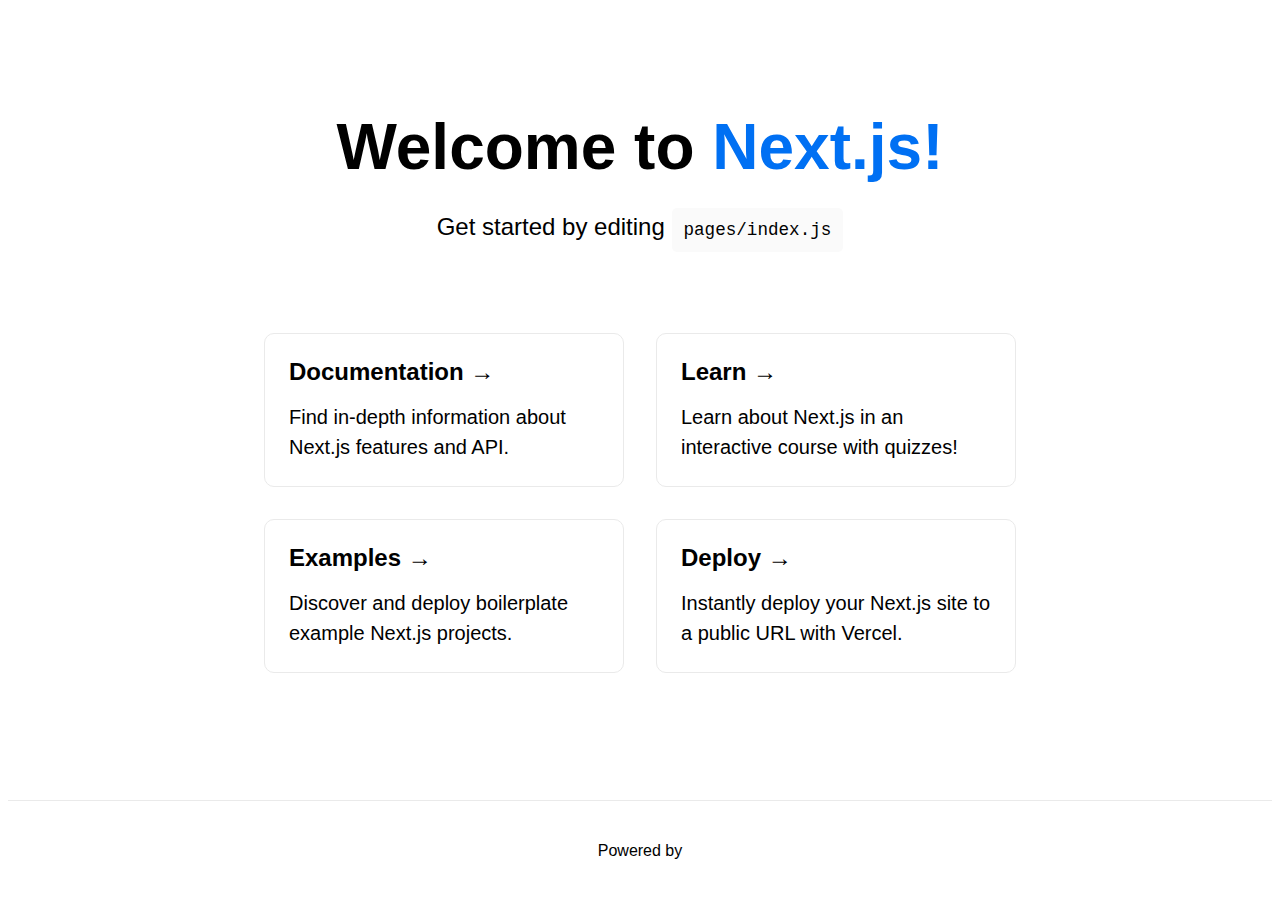
==== index.html @ 1542cc1f "Updates" ====
<!DOCTYPE html><html><head><meta name="viewport" content="width=device-width"/><meta charSet="utf-8"/><title>Create Next App</title><meta name="description" content="Generated by create next app"/><link rel="icon" href="/favicon.ico"/><meta name="next-head-count" content="5"/><link rel="preload" href="/_next/static/css/120f2e2270820d49a21f.css" as="style"/><link rel="stylesheet" href="/_next/static/css/120f2e2270820d49a21f.css" data-n-g=""/><link rel="preload" href="/_next/static/css/eb291d7de33c874d5a88.css" as="style"/><link rel="stylesheet" href="/_next/static/css/eb291d7de33c874d5a88.css" data-n-p=""/><noscript data-n-css=""></noscript><script defer="" nomodule="" src="/_next/static/chunks/polyfills-a54b4f32bdc1ef890ddd.js"></script><script src="/_next/static/chunks/webpack-61095c13c5984b221292.js" defer=""></script><script src="/_next/static/chunks/framework-64eb7138163e04c228e4.js" defer=""></script><script src="/_next/static/chunks/main-655ad0ce567efa01caa9.js" defer=""></script><script src="/_next/static/chunks/pages/_app-02523805f1f9350d0682.js" defer=""></script><script src="/_next/static/chunks/pages/index-8c81391f056d33c402a4.js" defer=""></script><script src="/_next/static/Qnj6aouelb1MBt2uFCyj_/_buildManifest.js" defer=""></script><script src="/_next/static/Qnj6aouelb1MBt2uFCyj_/_ssgManifest.js" defer=""></script></head><body><div id="__next"><div class="Home_container__1EcsU"><main class="Home_main__1x8gC"><h1 class="Home_title__3DjR7">Welcome to <a href="https://nextjs.org">Next.js!</a></h1><p class="Home_description__17Z4F">Get started by editing<!-- --> <code class="Home_code__axx2Y">pages/index.js</code></p><div class="Home_grid__2Ei2F"><a href="https://nextjs.org/docs" class="Home_card__2SdtB"><h2>Documentation →</h2><p>Find in-depth information about Next.js features and API.</p></a><a href="https://nextjs.org/learn" class="Home_card__2SdtB"><h2>Learn →</h2><p>Learn about Next.js in an interactive course with quizzes!</p></a><a href="https://github.com/vercel/next.js/tree/master/examples" class="Home_card__2SdtB"><h2>Examples →</h2><p>Discover and deploy boilerplate example Next.js projects.</p></a><a href="https://vercel.com/new?utm_source=create-next-app&amp;utm_medium=default-template&amp;utm_campaign=create-next-app" class="Home_card__2SdtB"><h2>Deploy →</h2><p>Instantly deploy your Next.js site to a public URL with Vercel.</p></a></div></main><footer class="Home_footer__1WdhD"><a href="https://vercel.com?utm_source=create-next-app&amp;utm_medium=default-template&amp;utm_campaign=create-next-app" target="_blank" rel="noopener noreferrer">Powered by<!-- --> </a></footer></div></div><script id="__NEXT_DATA__" type="application/json">{"props":{"pageProps":{}},"page":"/","query":{},"buildId":"Qnj6aouelb1MBt2uFCyj_","nextExport":true,"autoExport":true,"isFallback":false,"scriptLoader":[]}</script></body></html>
---- _next/static/css/120f2e2270820d49a21f.css ----
body,html{padding:0;margin:0;font-family:-apple-system,BlinkMacSystemFont,Segoe UI,Roboto,Oxygen,Ubuntu,Cantarell,Fira Sans,Droid Sans,Helvetica Neue,sans-serif}a{color:inherit;text-decoration:none}*{-webkit-box-sizing:border-box;-moz-box-sizing:border-box;box-sizing:border-box}
---- _next/static/css/120f2e2270820d49a21f.css ----
body,html{padding:0;margin:0;font-family:-apple-system,BlinkMacSystemFont,Segoe UI,Roboto,Oxygen,Ubuntu,Cantarell,Fira Sans,Droid Sans,Helvetica Neue,sans-serif}a{color:inherit;text-decoration:none}*{-webkit-box-sizing:border-box;-moz-box-sizing:border-box;box-sizing:border-box}
---- _next/static/css/eb291d7de33c874d5a88.css ----
.Home_container__1EcsU{min-height:100vh;padding:0 .5rem;flex-direction:column;height:100vh}.Home_container__1EcsU,.Home_main__1x8gC{display:-moz-box;display:flex;-moz-box-orient:vertical;-moz-box-direction:normal;-moz-box-pack:center;justify-content:center;-moz-box-align:center;align-items:center}.Home_main__1x8gC{padding:5rem 0;-moz-box-flex:1;flex:1 1;flex-direction:column}.Home_footer__1WdhD{width:100%;height:100px;border-top:1px solid #eaeaea}.Home_footer__1WdhD,.Home_footer__1WdhD a{display:-moz-box;display:flex;-moz-box-pack:center;justify-content:center;-moz-box-align:center;align-items:center}.Home_footer__1WdhD a{-moz-box-flex:1;flex-grow:1}.Home_title__3DjR7 a{color:#0070f3;text-decoration:none}.Home_title__3DjR7 a:active,.Home_title__3DjR7 a:focus,.Home_title__3DjR7 a:hover{text-decoration:underline}.Home_title__3DjR7{margin:0;line-height:1.15;font-size:4rem}.Home_description__17Z4F,.Home_title__3DjR7{text-align:center}.Home_description__17Z4F{line-height:1.5;font-size:1.5rem}.Home_code__axx2Y{background:#fafafa;border-radius:5px;padding:.75rem;font-size:1.1rem;font-family:Menlo,Monaco,Lucida Console,Liberation Mono,DejaVu Sans Mono,Bitstream Vera Sans Mono,Courier New,monospace}.Home_grid__2Ei2F{display:-moz-box;display:flex;-moz-box-align:center;align-items:center;-moz-box-pack:center;justify-content:center;flex-wrap:wrap;max-width:800px;margin-top:3rem}.Home_card__2SdtB{margin:1rem;padding:1.5rem;text-align:left;color:inherit;text-decoration:none;border:1px solid #eaeaea;border-radius:10px;-webkit-transition:color .15s ease,border-color .15s ease;-moz-transition:color .15s ease,border-color .15s ease;transition:color .15s ease,border-color .15s ease;width:45%}.Home_card__2SdtB:active,.Home_card__2SdtB:focus,.Home_card__2SdtB:hover{color:#0070f3;border-color:#0070f3}.Home_card__2SdtB h2{margin:0 0 1rem;font-size:1.5rem}.Home_card__2SdtB p{margin:0;font-size:1.25rem;line-height:1.5}.Home_logo__1YbrH{height:1em;margin-left:.5rem}@media (max-width:600px){.Home_grid__2Ei2F{width:100%;-moz-box-orient:vertical;-moz-box-direction:normal;flex-direction:column}}
---- _next/static/css/eb291d7de33c874d5a88.css ----
.Home_container__1EcsU{min-height:100vh;padding:0 .5rem;flex-direction:column;height:100vh}.Home_container__1EcsU,.Home_main__1x8gC{display:-moz-box;display:flex;-moz-box-orient:vertical;-moz-box-direction:normal;-moz-box-pack:center;justify-content:center;-moz-box-align:center;align-items:center}.Home_main__1x8gC{padding:5rem 0;-moz-box-flex:1;flex:1 1;flex-direction:column}.Home_footer__1WdhD{width:100%;height:100px;border-top:1px solid #eaeaea}.Home_footer__1WdhD,.Home_footer__1WdhD a{display:-moz-box;display:flex;-moz-box-pack:center;justify-content:center;-moz-box-align:center;align-items:center}.Home_footer__1WdhD a{-moz-box-flex:1;flex-grow:1}.Home_title__3DjR7 a{color:#0070f3;text-decoration:none}.Home_title__3DjR7 a:active,.Home_title__3DjR7 a:focus,.Home_title__3DjR7 a:hover{text-decoration:underline}.Home_title__3DjR7{margin:0;line-height:1.15;font-size:4rem}.Home_description__17Z4F,.Home_title__3DjR7{text-align:center}.Home_description__17Z4F{line-height:1.5;font-size:1.5rem}.Home_code__axx2Y{background:#fafafa;border-radius:5px;padding:.75rem;font-size:1.1rem;font-family:Menlo,Monaco,Lucida Console,Liberation Mono,DejaVu Sans Mono,Bitstream Vera Sans Mono,Courier New,monospace}.Home_grid__2Ei2F{display:-moz-box;display:flex;-moz-box-align:center;align-items:center;-moz-box-pack:center;justify-content:center;flex-wrap:wrap;max-width:800px;margin-top:3rem}.Home_card__2SdtB{margin:1rem;padding:1.5rem;text-align:left;color:inherit;text-decoration:none;border:1px solid #eaeaea;border-radius:10px;-webkit-transition:color .15s ease,border-color .15s ease;-moz-transition:color .15s ease,border-color .15s ease;transition:color .15s ease,border-color .15s ease;width:45%}.Home_card__2SdtB:active,.Home_card__2SdtB:focus,.Home_card__2SdtB:hover{color:#0070f3;border-color:#0070f3}.Home_card__2SdtB h2{margin:0 0 1rem;font-size:1.5rem}.Home_card__2SdtB p{margin:0;font-size:1.25rem;line-height:1.5}.Home_logo__1YbrH{height:1em;margin-left:.5rem}@media (max-width:600px){.Home_grid__2Ei2F{width:100%;-moz-box-orient:vertical;-moz-box-direction:normal;flex-direction:column}}
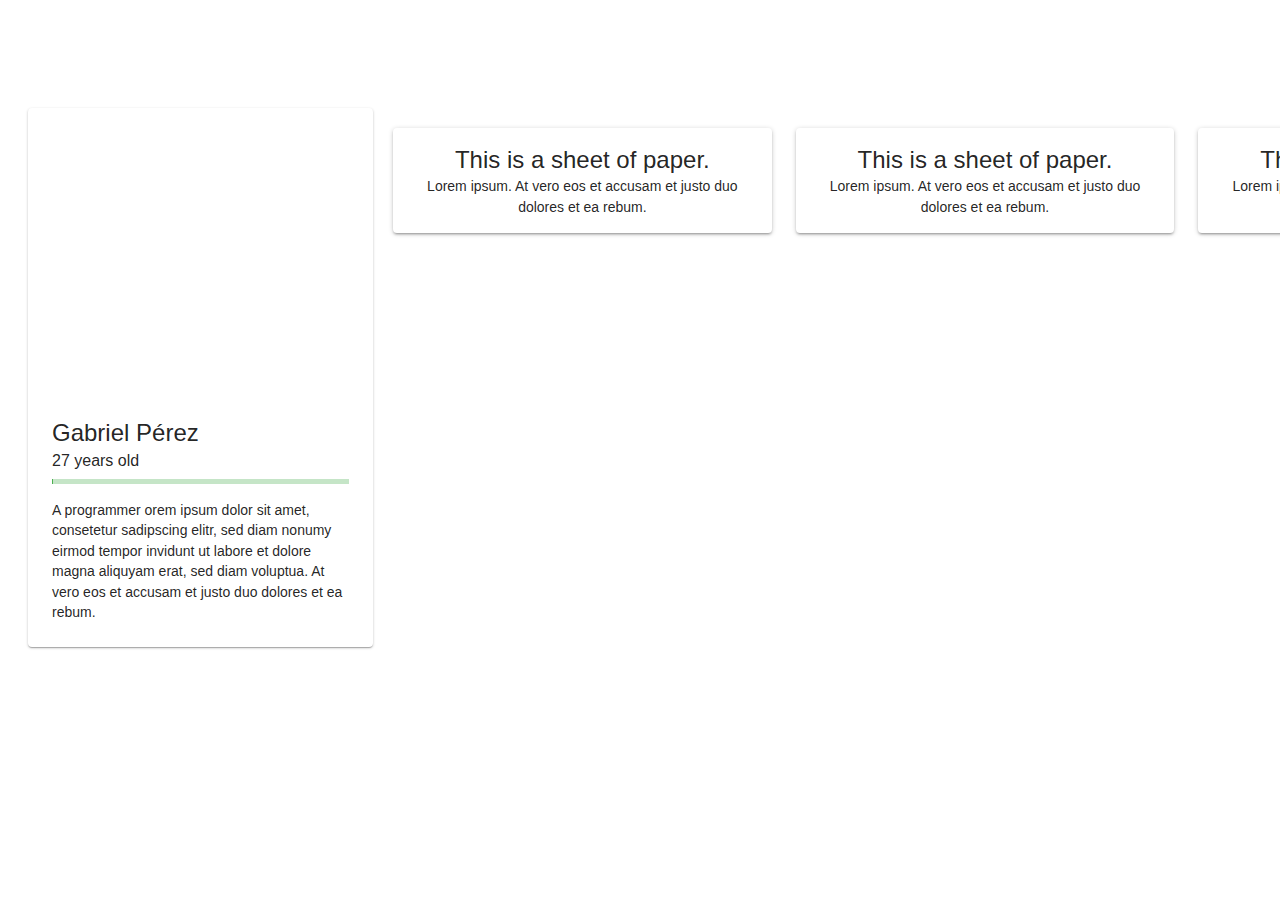
==== commit c1f42f5d: "Updates" ====
--- a/index.html
+++ b/index.html
@@ -1 +1 @@
-<!DOCTYPE html><html><head><meta name="viewport" content="width=device-width"/><meta charSet="utf-8"/><title>Create Next App</title><meta name="description" content="Generated by create next app"/><link rel="icon" href="/favicon.ico"/><meta name="next-head-count" content="5"/><link rel="preload" href="/_next/static/css/120f2e2270820d49a21f.css" as="style"/><link rel="stylesheet" href="/_next/static/css/120f2e2270820d49a21f.css" data-n-g=""/><link rel="preload" href="/_next/static/css/eb291d7de33c874d5a88.css" as="style"/><link rel="stylesheet" href="/_next/static/css/eb291d7de33c874d5a88.css" data-n-p=""/><noscript data-n-css=""></noscript><script defer="" nomodule="" src="/_next/static/chunks/polyfills-a54b4f32bdc1ef890ddd.js"></script><script src="/_next/static/chunks/webpack-61095c13c5984b221292.js" defer=""></script><script src="/_next/static/chunks/framework-64eb7138163e04c228e4.js" defer=""></script><script src="/_next/static/chunks/main-655ad0ce567efa01caa9.js" defer=""></script><script src="/_next/static/chunks/pages/_app-02523805f1f9350d0682.js" defer=""></script><script src="/_next/static/chunks/pages/index-8c81391f056d33c402a4.js" defer=""></script><script src="/_next/static/Qnj6aouelb1MBt2uFCyj_/_buildManifest.js" defer=""></script><script src="/_next/static/Qnj6aouelb1MBt2uFCyj_/_ssgManifest.js" defer=""></script></head><body><div id="__next"><div class="Home_container__1EcsU"><main class="Home_main__1x8gC"><h1 class="Home_title__3DjR7">Welcome to <a href="https://nextjs.org">Next.js!</a></h1><p class="Home_description__17Z4F">Get started by editing<!-- --> <code class="Home_code__axx2Y">pages/index.js</code></p><div class="Home_grid__2Ei2F"><a href="https://nextjs.org/docs" class="Home_card__2SdtB"><h2>Documentation →</h2><p>Find in-depth information about Next.js features and API.</p></a><a href="https://nextjs.org/learn" class="Home_card__2SdtB"><h2>Learn →</h2><p>Learn about Next.js in an interactive course with quizzes!</p></a><a href="https://github.com/vercel/next.js/tree/master/examples" class="Home_card__2SdtB"><h2>Examples →</h2><p>Discover and deploy boilerplate example Next.js projects.</p></a><a href="https://vercel.com/new?utm_source=create-next-app&amp;utm_medium=default-template&amp;utm_campaign=create-next-app" class="Home_card__2SdtB"><h2>Deploy →</h2><p>Instantly deploy your Next.js site to a public URL with Vercel.</p></a></div></main><footer class="Home_footer__1WdhD"><a href="https://vercel.com?utm_source=create-next-app&amp;utm_medium=default-template&amp;utm_campaign=create-next-app" target="_blank" rel="noopener noreferrer">Powered by<!-- --> </a></footer></div></div><script id="__NEXT_DATA__" type="application/json">{"props":{"pageProps":{}},"page":"/","query":{},"buildId":"Qnj6aouelb1MBt2uFCyj_","nextExport":true,"autoExport":true,"isFallback":false,"scriptLoader":[]}</script></body></html>+<!DOCTYPE html><html><head><meta name="viewport" content="width=device-width"/><meta charSet="utf-8"/><title>Portfolio</title><meta name="description" content="Garox&#x27;s portfolio"/><link rel="icon" href="/favicon.ico"/><meta name="next-head-count" content="5"/><link rel="preload" href="/_next/static/css/120f2e2270820d49a21f.css" as="style"/><link rel="stylesheet" href="/_next/static/css/120f2e2270820d49a21f.css" data-n-g=""/><link rel="preload" href="/_next/static/css/eb291d7de33c874d5a88.css" as="style"/><link rel="stylesheet" href="/_next/static/css/eb291d7de33c874d5a88.css" data-n-p=""/><noscript data-n-css=""></noscript><script defer="" nomodule="" src="/_next/static/chunks/polyfills-a54b4f32bdc1ef890ddd.js"></script><script src="/_next/static/chunks/webpack-e6c1964abab17dafbea0.js" defer=""></script><script src="/_next/static/chunks/framework-0441fae7fd130f37dee1.js" defer=""></script><script src="/_next/static/chunks/main-655ad0ce567efa01caa9.js" defer=""></script><script src="/_next/static/chunks/pages/_app-02523805f1f9350d0682.js" defer=""></script><script src="/_next/static/chunks/400-95537912de5d3f555cc3.js" defer=""></script><script src="/_next/static/chunks/pages/index-f272e50d6334ca9eaf4d.js" defer=""></script><script src="/_next/static/DgeiKUC1D1551lCfwJOPM/_buildManifest.js" defer=""></script><script src="/_next/static/DgeiKUC1D1551lCfwJOPM/_ssgManifest.js" defer=""></script></head><body><div id="__next"><div class="Home_container__1EcsU"><div class="jss5 jss8 jss13 jss22" style="padding:20px"><div class="jss6 jss45"><div class="jss103 jss106 jss104 jss102 jss3"><div class="jss130 jss4" style="background-image:url(&quot;https://avatars1.githubusercontent.com/u/6902134&quot;)" title="Contemplative Reptile"></div><div class="jss132"><h2 class="jss133 jss138">Gabriel Pérez</h2><h5 class="jss133 jss140 jss150">23<!-- --> years old</h5><div class="jss158 jss159" role="progressbar" aria-valuenow="0" style="margin-bottom:1em"><div class="jss166 jss167 jss170" style="transform:scaleX(0.0045442609310697435)"></div></div><p class="jss133 jss142">A programmer orem ipsum dolor sit amet, consetetur sadipscing elitr, sed diam nonumy eirmod tempor invidunt ut labore et dolore magna aliquyam erat, sed diam voluptua. At vero eos et accusam et justo duo dolores et ea rebum.</p></div></div></div><div class="jss6 jss45" style="padding:20px"><div class="jss5 jss29 jss22"><div class="jss6 jss51"><div class="jss103 jss107 jss104 jss2"><h3 class="jss133 jss138">This is a sheet of paper.</h3><p class="jss133 jss142">Lorem ipsum. At vero eos et accusam et justo duo dolores et ea rebum.</p></div></div><div class="jss6 jss51"><div class="jss103 jss107 jss104 jss2"><h3 class="jss133 jss138">This is a sheet of paper.</h3><p class="jss133 jss142">Lorem ipsum. At vero eos et accusam et justo duo dolores et ea rebum.</p></div></div><div class="jss6 jss51"><div class="jss103 jss107 jss104 jss2"><h3 class="jss133 jss138">This is a sheet of paper.</h3><p class="jss133 jss142">Lorem ipsum. At vero eos et accusam et justo duo dolores et ea rebum.</p></div></div></div></div></div></div></div><script id="__NEXT_DATA__" type="application/json">{"props":{"pageProps":{}},"page":"/","query":{},"buildId":"DgeiKUC1D1551lCfwJOPM","nextExport":true,"autoExport":true,"isFallback":false,"scriptLoader":[]}</script></body></html>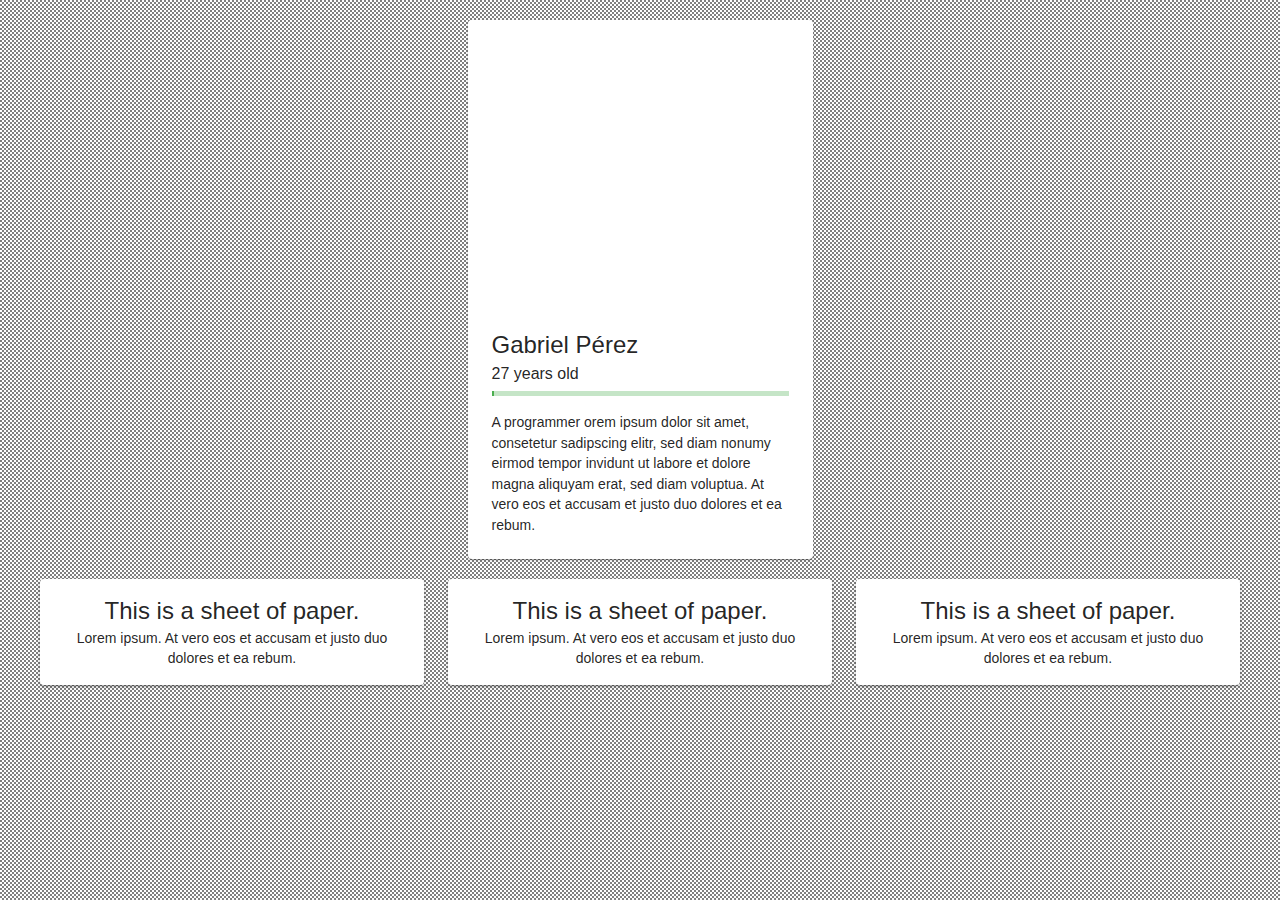
==== commit ef0f4f10: "Updates" ====
--- a/index.html
+++ b/index.html
@@ -1 +1 @@
-<!DOCTYPE html><html><head><meta name="viewport" content="width=device-width"/><meta charSet="utf-8"/><title>Portfolio</title><meta name="description" content="Garox&#x27;s portfolio"/><link rel="icon" href="/favicon.ico"/><meta name="next-head-count" content="5"/><link rel="preload" href="/_next/static/css/120f2e2270820d49a21f.css" as="style"/><link rel="stylesheet" href="/_next/static/css/120f2e2270820d49a21f.css" data-n-g=""/><link rel="preload" href="/_next/static/css/eb291d7de33c874d5a88.css" as="style"/><link rel="stylesheet" href="/_next/static/css/eb291d7de33c874d5a88.css" data-n-p=""/><noscript data-n-css=""></noscript><script defer="" nomodule="" src="/_next/static/chunks/polyfills-a54b4f32bdc1ef890ddd.js"></script><script src="/_next/static/chunks/webpack-e6c1964abab17dafbea0.js" defer=""></script><script src="/_next/static/chunks/framework-0441fae7fd130f37dee1.js" defer=""></script><script src="/_next/static/chunks/main-655ad0ce567efa01caa9.js" defer=""></script><script src="/_next/static/chunks/pages/_app-02523805f1f9350d0682.js" defer=""></script><script src="/_next/static/chunks/400-95537912de5d3f555cc3.js" defer=""></script><script src="/_next/static/chunks/pages/index-f272e50d6334ca9eaf4d.js" defer=""></script><script src="/_next/static/DgeiKUC1D1551lCfwJOPM/_buildManifest.js" defer=""></script><script src="/_next/static/DgeiKUC1D1551lCfwJOPM/_ssgManifest.js" defer=""></script></head><body><div id="__next"><div class="Home_container__1EcsU"><div class="jss5 jss8 jss13 jss22" style="padding:20px"><div class="jss6 jss45"><div class="jss103 jss106 jss104 jss102 jss3"><div class="jss130 jss4" style="background-image:url(&quot;https://avatars1.githubusercontent.com/u/6902134&quot;)" title="Contemplative Reptile"></div><div class="jss132"><h2 class="jss133 jss138">Gabriel Pérez</h2><h5 class="jss133 jss140 jss150">23<!-- --> years old</h5><div class="jss158 jss159" role="progressbar" aria-valuenow="0" style="margin-bottom:1em"><div class="jss166 jss167 jss170" style="transform:scaleX(0.0045442609310697435)"></div></div><p class="jss133 jss142">A programmer orem ipsum dolor sit amet, consetetur sadipscing elitr, sed diam nonumy eirmod tempor invidunt ut labore et dolore magna aliquyam erat, sed diam voluptua. At vero eos et accusam et justo duo dolores et ea rebum.</p></div></div></div><div class="jss6 jss45" style="padding:20px"><div class="jss5 jss29 jss22"><div class="jss6 jss51"><div class="jss103 jss107 jss104 jss2"><h3 class="jss133 jss138">This is a sheet of paper.</h3><p class="jss133 jss142">Lorem ipsum. At vero eos et accusam et justo duo dolores et ea rebum.</p></div></div><div class="jss6 jss51"><div class="jss103 jss107 jss104 jss2"><h3 class="jss133 jss138">This is a sheet of paper.</h3><p class="jss133 jss142">Lorem ipsum. At vero eos et accusam et justo duo dolores et ea rebum.</p></div></div><div class="jss6 jss51"><div class="jss103 jss107 jss104 jss2"><h3 class="jss133 jss138">This is a sheet of paper.</h3><p class="jss133 jss142">Lorem ipsum. At vero eos et accusam et justo duo dolores et ea rebum.</p></div></div></div></div></div></div></div><script id="__NEXT_DATA__" type="application/json">{"props":{"pageProps":{}},"page":"/","query":{},"buildId":"DgeiKUC1D1551lCfwJOPM","nextExport":true,"autoExport":true,"isFallback":false,"scriptLoader":[]}</script></body></html>+<!DOCTYPE html><html><head><meta name="viewport" content="width=device-width"/><meta charSet="utf-8"/><title>Portfolio</title><meta name="description" content="Garox&#x27;s portfolio"/><link rel="icon" href="/favicon.ico"/><meta name="next-head-count" content="5"/><link rel="preload" href="/_next/static/css/a197ce2a018c6a42f824.css" as="style"/><link rel="stylesheet" href="/_next/static/css/a197ce2a018c6a42f824.css" data-n-g=""/><noscript data-n-css=""></noscript><script defer="" nomodule="" src="/_next/static/chunks/polyfills-a54b4f32bdc1ef890ddd.js"></script><script src="/_next/static/chunks/webpack-e6c1964abab17dafbea0.js" defer=""></script><script src="/_next/static/chunks/framework-2191d16384373197bc0a.js" defer=""></script><script src="/_next/static/chunks/main-655ad0ce567efa01caa9.js" defer=""></script><script src="/_next/static/chunks/pages/_app-02523805f1f9350d0682.js" defer=""></script><script src="/_next/static/chunks/408-9a2d35f845ee54e5aa8c.js" defer=""></script><script src="/_next/static/chunks/pages/index-1020bedd55af284e06bd.js" defer=""></script><script src="/_next/static/Cb_TciP1fsNBcRAsBPo1t/_buildManifest.js" defer=""></script><script src="/_next/static/Cb_TciP1fsNBcRAsBPo1t/_ssgManifest.js" defer=""></script></head><body><div id="__next"><div class="sc-bdnxRM jvCTkj"><div class="jss5 jss8 jss13 jss22" style="padding:20px"><div class="jss6 jss45"><div class="jss103 jss106 jss104 jss102 jss3"><div class="jss130 jss4" style="background-image:url(&quot;https://avatars1.githubusercontent.com/u/6902134&quot;)" title="Contemplative Reptile"></div><div class="jss132"><h2 class="jss133 jss138">Gabriel Pérez</h2><h5 class="jss133 jss140 jss150">23<!-- --> years old</h5><div class="jss158 jss159" role="progressbar" aria-valuenow="1" style="margin-bottom:1em"><div class="jss166 jss167 jss170" style="transform:scaleX(0.0055489075038615)"></div></div><p class="jss133 jss142">A programmer orem ipsum dolor sit amet, consetetur sadipscing elitr, sed diam nonumy eirmod tempor invidunt ut labore et dolore magna aliquyam erat, sed diam voluptua. At vero eos et accusam et justo duo dolores et ea rebum.</p></div></div></div><div class="jss6 jss45" style="padding:20px"><div class="jss5 jss29 jss22"><div class="jss6 jss51"><div class="jss103 jss107 jss104 jss2"><h3 class="jss133 jss138">This is a sheet of paper.</h3><p class="jss133 jss142">Lorem ipsum. At vero eos et accusam et justo duo dolores et ea rebum.</p></div></div><div class="jss6 jss51"><div class="jss103 jss107 jss104 jss2"><h3 class="jss133 jss138">This is a sheet of paper.</h3><p class="jss133 jss142">Lorem ipsum. At vero eos et accusam et justo duo dolores et ea rebum.</p></div></div><div class="jss6 jss51"><div class="jss103 jss107 jss104 jss2"><h3 class="jss133 jss138">This is a sheet of paper.</h3><p class="jss133 jss142">Lorem ipsum. At vero eos et accusam et justo duo dolores et ea rebum.</p></div></div></div></div></div></div></div><script id="__NEXT_DATA__" type="application/json">{"props":{"pageProps":{}},"page":"/","query":{},"buildId":"Cb_TciP1fsNBcRAsBPo1t","nextExport":true,"autoExport":true,"isFallback":false,"scriptLoader":[]}</script></body></html>--- a/_next/static/css/a197ce2a018c6a42f824.css
+++ b/_next/static/css/a197ce2a018c6a42f824.css
@@ -0,0 +1 @@
+body,html{padding:0;margin:0;font-family:-apple-system,BlinkMacSystemFont,Segoe UI,Roboto,Oxygen,Ubuntu,Cantarell,Fira Sans,Droid Sans,Helvetica Neue,sans-serif;background:repeating-conic-gradient(grey 0 25%,transparent 0 50%) 50% /4px 4px}a{color:inherit;text-decoration:none}*{-webkit-box-sizing:border-box;-moz-box-sizing:border-box;box-sizing:border-box}--- a/_next/static/css/a197ce2a018c6a42f824.css
+++ b/_next/static/css/a197ce2a018c6a42f824.css
@@ -0,0 +1 @@
+body,html{padding:0;margin:0;font-family:-apple-system,BlinkMacSystemFont,Segoe UI,Roboto,Oxygen,Ubuntu,Cantarell,Fira Sans,Droid Sans,Helvetica Neue,sans-serif;background:repeating-conic-gradient(grey 0 25%,transparent 0 50%) 50% /4px 4px}a{color:inherit;text-decoration:none}*{-webkit-box-sizing:border-box;-moz-box-sizing:border-box;box-sizing:border-box}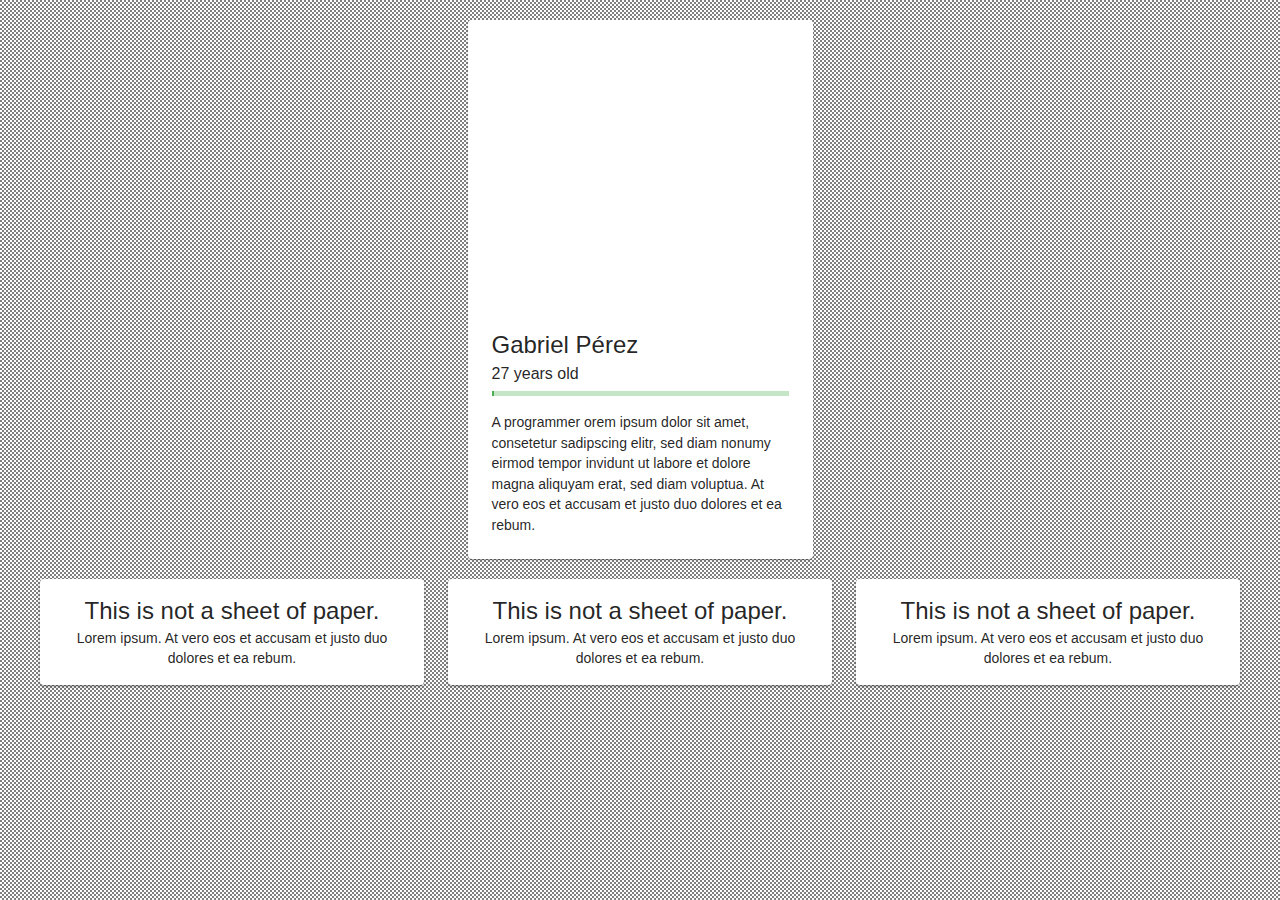
==== commit 1c745242: "Updates" ====
--- a/index.html
+++ b/index.html
@@ -1 +1 @@
-<!DOCTYPE html><html><head><meta name="viewport" content="width=device-width"/><meta charSet="utf-8"/><title>Portfolio</title><meta name="description" content="Garox&#x27;s portfolio"/><link rel="icon" href="/favicon.ico"/><meta name="next-head-count" content="5"/><link rel="preload" href="/_next/static/css/a197ce2a018c6a42f824.css" as="style"/><link rel="stylesheet" href="/_next/static/css/a197ce2a018c6a42f824.css" data-n-g=""/><noscript data-n-css=""></noscript><script defer="" nomodule="" src="/_next/static/chunks/polyfills-a54b4f32bdc1ef890ddd.js"></script><script src="/_next/static/chunks/webpack-e6c1964abab17dafbea0.js" defer=""></script><script src="/_next/static/chunks/framework-2191d16384373197bc0a.js" defer=""></script><script src="/_next/static/chunks/main-655ad0ce567efa01caa9.js" defer=""></script><script src="/_next/static/chunks/pages/_app-02523805f1f9350d0682.js" defer=""></script><script src="/_next/static/chunks/408-9a2d35f845ee54e5aa8c.js" defer=""></script><script src="/_next/static/chunks/pages/index-1020bedd55af284e06bd.js" defer=""></script><script src="/_next/static/Cb_TciP1fsNBcRAsBPo1t/_buildManifest.js" defer=""></script><script src="/_next/static/Cb_TciP1fsNBcRAsBPo1t/_ssgManifest.js" defer=""></script></head><body><div id="__next"><div class="sc-bdnxRM jvCTkj"><div class="jss5 jss8 jss13 jss22" style="padding:20px"><div class="jss6 jss45"><div class="jss103 jss106 jss104 jss102 jss3"><div class="jss130 jss4" style="background-image:url(&quot;https://avatars1.githubusercontent.com/u/6902134&quot;)" title="Contemplative Reptile"></div><div class="jss132"><h2 class="jss133 jss138">Gabriel Pérez</h2><h5 class="jss133 jss140 jss150">23<!-- --> years old</h5><div class="jss158 jss159" role="progressbar" aria-valuenow="1" style="margin-bottom:1em"><div class="jss166 jss167 jss170" style="transform:scaleX(0.0055489075038615)"></div></div><p class="jss133 jss142">A programmer orem ipsum dolor sit amet, consetetur sadipscing elitr, sed diam nonumy eirmod tempor invidunt ut labore et dolore magna aliquyam erat, sed diam voluptua. At vero eos et accusam et justo duo dolores et ea rebum.</p></div></div></div><div class="jss6 jss45" style="padding:20px"><div class="jss5 jss29 jss22"><div class="jss6 jss51"><div class="jss103 jss107 jss104 jss2"><h3 class="jss133 jss138">This is a sheet of paper.</h3><p class="jss133 jss142">Lorem ipsum. At vero eos et accusam et justo duo dolores et ea rebum.</p></div></div><div class="jss6 jss51"><div class="jss103 jss107 jss104 jss2"><h3 class="jss133 jss138">This is a sheet of paper.</h3><p class="jss133 jss142">Lorem ipsum. At vero eos et accusam et justo duo dolores et ea rebum.</p></div></div><div class="jss6 jss51"><div class="jss103 jss107 jss104 jss2"><h3 class="jss133 jss138">This is a sheet of paper.</h3><p class="jss133 jss142">Lorem ipsum. At vero eos et accusam et justo duo dolores et ea rebum.</p></div></div></div></div></div></div></div><script id="__NEXT_DATA__" type="application/json">{"props":{"pageProps":{}},"page":"/","query":{},"buildId":"Cb_TciP1fsNBcRAsBPo1t","nextExport":true,"autoExport":true,"isFallback":false,"scriptLoader":[]}</script></body></html>+<!DOCTYPE html><html><head><meta name="viewport" content="width=device-width"/><meta charSet="utf-8"/><title>Portfolio</title><meta name="description" content="Garox&#x27;s portfolio"/><link rel="icon" href="/favicon.ico"/><meta name="next-head-count" content="5"/><link rel="preload" href="/_next/static/css/a197ce2a018c6a42f824.css" as="style"/><link rel="stylesheet" href="/_next/static/css/a197ce2a018c6a42f824.css" data-n-g=""/><noscript data-n-css=""></noscript><script defer="" nomodule="" src="/_next/static/chunks/polyfills-a54b4f32bdc1ef890ddd.js"></script><script src="/_next/static/chunks/webpack-e6c1964abab17dafbea0.js" defer=""></script><script src="/_next/static/chunks/framework-2191d16384373197bc0a.js" defer=""></script><script src="/_next/static/chunks/main-655ad0ce567efa01caa9.js" defer=""></script><script src="/_next/static/chunks/pages/_app-02523805f1f9350d0682.js" defer=""></script><script src="/_next/static/chunks/408-9a2d35f845ee54e5aa8c.js" defer=""></script><script src="/_next/static/chunks/pages/index-5b210a5ebafe8b03bae9.js" defer=""></script><script src="/_next/static/749Re0TjLsDbNl0gLuvpx/_buildManifest.js" defer=""></script><script src="/_next/static/749Re0TjLsDbNl0gLuvpx/_ssgManifest.js" defer=""></script></head><body><div id="__next"><div class="sc-bdnxRM jvCTkj"><div class="jss5 jss8 jss13 jss22" style="padding:20px"><div class="jss6 jss45"><div class="jss103 jss106 jss104 jss102 jss3"><div class="jss130 jss4" style="background-image:url(&quot;https://avatars1.githubusercontent.com/u/6902134&quot;)" title="Contemplative Reptile"></div><div class="jss132"><h2 class="jss133 jss138">Gabriel Pérez</h2><h5 class="jss133 jss140 jss150">23<!-- --> years old</h5><div class="jss158 jss159" role="progressbar" aria-valuenow="1" style="margin-bottom:1em"><div class="jss166 jss167 jss170" style="transform:scaleX(0.007506046746399875)"></div></div><p class="jss133 jss142">A programmer orem ipsum dolor sit amet, consetetur sadipscing elitr, sed diam nonumy eirmod tempor invidunt ut labore et dolore magna aliquyam erat, sed diam voluptua. At vero eos et accusam et justo duo dolores et ea rebum.</p></div></div></div><div class="jss6 jss45" style="padding:20px"><div class="jss5 jss29 jss22"><div class="jss6 jss51"><div class="jss103 jss107 jss104 jss2"><h3 class="jss133 jss138">This is not a sheet of paper.</h3><p class="jss133 jss142">Lorem ipsum. At vero eos et accusam et justo duo dolores et ea rebum.</p></div></div><div class="jss6 jss51"><div class="jss103 jss107 jss104 jss2"><h3 class="jss133 jss138">This is not a sheet of paper.</h3><p class="jss133 jss142">Lorem ipsum. At vero eos et accusam et justo duo dolores et ea rebum.</p></div></div><div class="jss6 jss51"><div class="jss103 jss107 jss104 jss2"><h3 class="jss133 jss138">This is not a sheet of paper.</h3><p class="jss133 jss142">Lorem ipsum. At vero eos et accusam et justo duo dolores et ea rebum.</p></div></div></div></div></div></div></div><script id="__NEXT_DATA__" type="application/json">{"props":{"pageProps":{}},"page":"/","query":{},"buildId":"749Re0TjLsDbNl0gLuvpx","nextExport":true,"autoExport":true,"isFallback":false,"scriptLoader":[]}</script></body></html>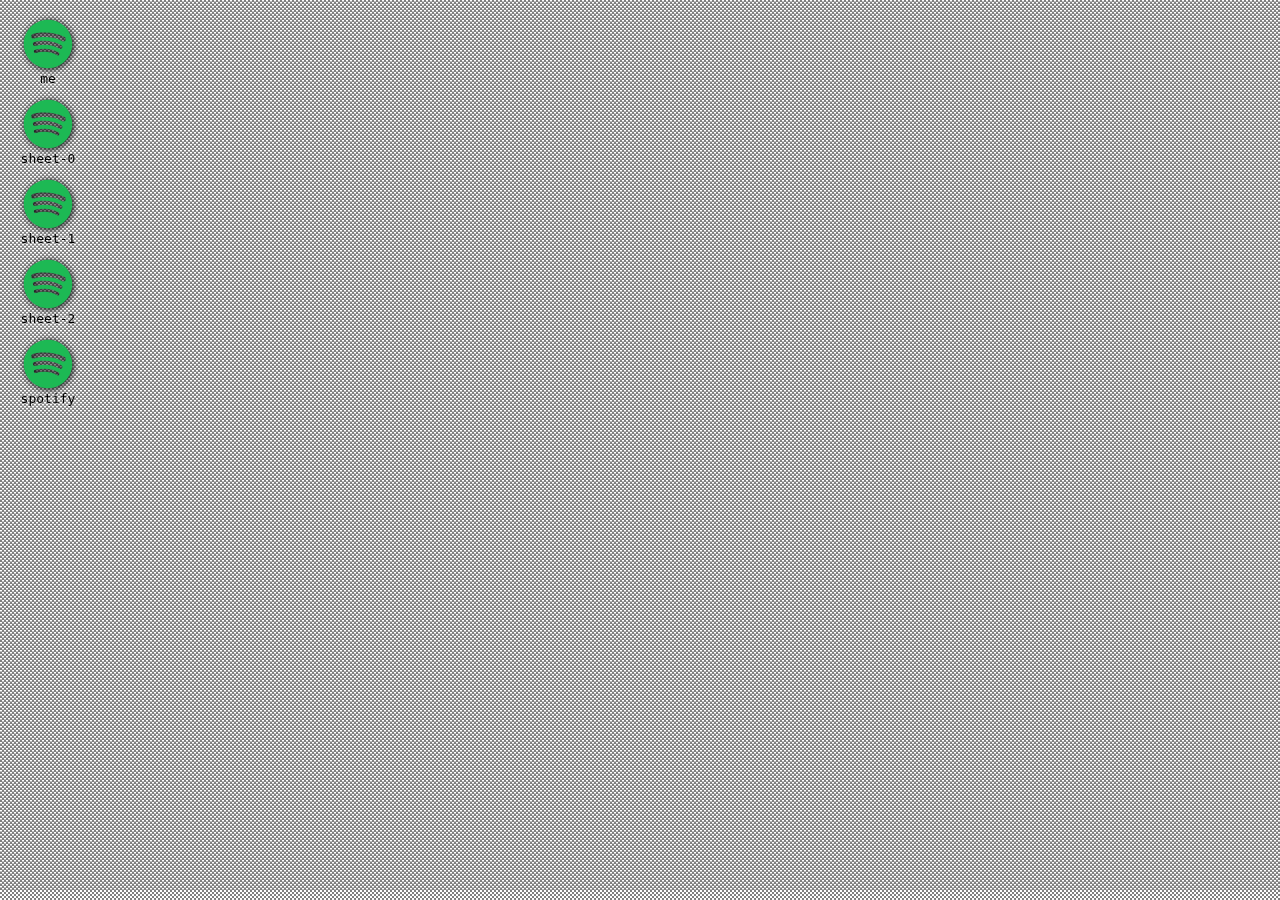
==== commit ec29fa7b: "Updates" ====
--- a/index.html
+++ b/index.html
@@ -1 +1,13 @@
-<!DOCTYPE html><html><head><meta name="viewport" content="width=device-width"/><meta charSet="utf-8"/><title>Portfolio</title><meta name="description" content="Garox&#x27;s portfolio"/><link rel="icon" href="/favicon.ico"/><meta name="next-head-count" content="5"/><link rel="preload" href="/_next/static/css/a197ce2a018c6a42f824.css" as="style"/><link rel="stylesheet" href="/_next/static/css/a197ce2a018c6a42f824.css" data-n-g=""/><noscript data-n-css=""></noscript><script defer="" nomodule="" src="/_next/static/chunks/polyfills-a54b4f32bdc1ef890ddd.js"></script><script src="/_next/static/chunks/webpack-e6c1964abab17dafbea0.js" defer=""></script><script src="/_next/static/chunks/framework-2191d16384373197bc0a.js" defer=""></script><script src="/_next/static/chunks/main-655ad0ce567efa01caa9.js" defer=""></script><script src="/_next/static/chunks/pages/_app-02523805f1f9350d0682.js" defer=""></script><script src="/_next/static/chunks/408-9a2d35f845ee54e5aa8c.js" defer=""></script><script src="/_next/static/chunks/pages/index-5b210a5ebafe8b03bae9.js" defer=""></script><script src="/_next/static/749Re0TjLsDbNl0gLuvpx/_buildManifest.js" defer=""></script><script src="/_next/static/749Re0TjLsDbNl0gLuvpx/_ssgManifest.js" defer=""></script></head><body><div id="__next"><div class="sc-bdnxRM jvCTkj"><div class="jss5 jss8 jss13 jss22" style="padding:20px"><div class="jss6 jss45"><div class="jss103 jss106 jss104 jss102 jss3"><div class="jss130 jss4" style="background-image:url(&quot;https://avatars1.githubusercontent.com/u/6902134&quot;)" title="Contemplative Reptile"></div><div class="jss132"><h2 class="jss133 jss138">Gabriel Pérez</h2><h5 class="jss133 jss140 jss150">23<!-- --> years old</h5><div class="jss158 jss159" role="progressbar" aria-valuenow="1" style="margin-bottom:1em"><div class="jss166 jss167 jss170" style="transform:scaleX(0.007506046746399875)"></div></div><p class="jss133 jss142">A programmer orem ipsum dolor sit amet, consetetur sadipscing elitr, sed diam nonumy eirmod tempor invidunt ut labore et dolore magna aliquyam erat, sed diam voluptua. At vero eos et accusam et justo duo dolores et ea rebum.</p></div></div></div><div class="jss6 jss45" style="padding:20px"><div class="jss5 jss29 jss22"><div class="jss6 jss51"><div class="jss103 jss107 jss104 jss2"><h3 class="jss133 jss138">This is not a sheet of paper.</h3><p class="jss133 jss142">Lorem ipsum. At vero eos et accusam et justo duo dolores et ea rebum.</p></div></div><div class="jss6 jss51"><div class="jss103 jss107 jss104 jss2"><h3 class="jss133 jss138">This is not a sheet of paper.</h3><p class="jss133 jss142">Lorem ipsum. At vero eos et accusam et justo duo dolores et ea rebum.</p></div></div><div class="jss6 jss51"><div class="jss103 jss107 jss104 jss2"><h3 class="jss133 jss138">This is not a sheet of paper.</h3><p class="jss133 jss142">Lorem ipsum. At vero eos et accusam et justo duo dolores et ea rebum.</p></div></div></div></div></div></div></div><script id="__NEXT_DATA__" type="application/json">{"props":{"pageProps":{}},"page":"/","query":{},"buildId":"749Re0TjLsDbNl0gLuvpx","nextExport":true,"autoExport":true,"isFallback":false,"scriptLoader":[]}</script></body></html>+<!DOCTYPE html><html><head><meta charSet="utf-8"/><meta name="viewport" content="width=device-width"/><title>Portfolio</title><meta name="next-head-count" content="3"/><meta name="description" content="Garox&#x27;s portfolio"/><link rel="icon" href="/favicon.ico"/> <link rel="preload" href="/_next/static/css/5c92b02683795c33.css" as="style"/><link rel="stylesheet" href="/_next/static/css/5c92b02683795c33.css" data-n-g=""/><noscript data-n-css=""></noscript><script defer="" nomodule="" src="/_next/static/chunks/polyfills-78c92fac7aa8fdd8.js"></script><script src="/_next/static/chunks/webpack-f164db4954bac6ec.js" defer=""></script><script src="/_next/static/chunks/framework-7a7e500878b44665.js" defer=""></script><script src="/_next/static/chunks/main-92011a1a7f336a6f.js" defer=""></script><script src="/_next/static/chunks/pages/_app-2ddf65715eee6393.js" defer=""></script><script src="/_next/static/chunks/310-09457970002a4229.js" defer=""></script><script src="/_next/static/chunks/pages/index-e38a27902bddef8b.js" defer=""></script><script src="/_next/static/gAtAUNVyCz9lTkpRwE1J7/_buildManifest.js" defer=""></script><script src="/_next/static/gAtAUNVyCz9lTkpRwE1J7/_ssgManifest.js" defer=""></script><style data-styled="" data-styled-version="6.0.5">.bEbSBU{height:50px;width:50px;fill:#1db954;}/*!sc*/
+data-styled.g2[id="sc-4b32344c-0"]{content:"bEbSBU,"}/*!sc*/
+.cgiotC{padding:0.2rem;margin:1rem;height:4rem;width:4rem;cursor:pointer;text-align:center;}/*!sc*/
+data-styled.g3[id="sc-42076359-0"]{content:"cgiotC,"}/*!sc*/
+.gtaaVQ{height:50px;width:50px;margin:0 auto;filter:drop-shadow(1px 1px 3px #0e0e11);}/*!sc*/
+data-styled.g4[id="sc-42076359-1"]{content:"gtaaVQ,"}/*!sc*/
+.hBeTkV{filter:drop-shadow(2px 1px 4px #eee);}/*!sc*/
+data-styled.g5[id="sc-42076359-2"]{content:"hBeTkV,"}/*!sc*/
+.jKawvk{position:absolute;padding-top:3rem;}/*!sc*/
+data-styled.g11[id="sc-c2217cea-0"]{content:"jKawvk,"}/*!sc*/
+.bdXTOf{min-width:99vw;min-height:99vh;overflow:hidden;width:100%;height:100%;max-width:100vw;max-height:100vh;background:repeating-conic-gradient(#808080 0% 25%, transparent 0% 50%) 50%/0.25rem 0.25rem;}/*!sc*/
+data-styled.g12[id="sc-feb0e28b-0"]{content:"bdXTOf,"}/*!sc*/
+</style></head><body><div id="__next"><div class="sc-feb0e28b-0 bdXTOf"><div><div class="sc-42076359-0 cgiotC"><div class="sc-42076359-1 gtaaVQ"><svg id="me" xmlns="http://www.w3.org/2000/svg" viewBox="0 0 496 512" class="sc-4b32344c-0 bEbSBU"><path d="M248 8C111.1 8 0 119.1 0 256s111.1 248 248 248 248-111.1 248-248S384.9 8 248 8zm100.7 364.9c-4.2 0-6.8-1.3-10.7-3.6-62.4-37.6-135-39.2-206.7-24.5-3.9 1-9 2.6-11.9 2.6-9.7 0-15.8-7.7-15.8-15.8 0-10.3 6.1-15.2 13.6-16.8 81.9-18.1 165.6-16.5 237 26.2 6.1 3.9 9.7 7.4 9.7 16.5s-7.1 15.4-15.2 15.4zm26.9-65.6c-5.2 0-8.7-2.3-12.3-4.2-62.5-37-155.7-51.9-238.6-29.4-4.8 1.3-7.4 2.6-11.9 2.6-10.7 0-19.4-8.7-19.4-19.4s5.2-17.8 15.5-20.7c27.8-7.8 56.2-13.6 97.8-13.6 64.9 0 127.6 16.1 177 45.5 8.1 4.8 11.3 11 11.3 19.7-.1 10.8-8.5 19.5-19.4 19.5zm31-76.2c-5.2 0-8.4-1.3-12.9-3.9-71.2-42.5-198.5-52.7-280.9-29.7-3.6 1-8.1 2.6-12.9 2.6-13.2 0-23.3-10.3-23.3-23.6 0-13.6 8.4-21.3 17.4-23.9 35.2-10.3 74.6-15.2 117.5-15.2 73 0 149.5 15.2 205.4 47.8 7.8 4.5 12.9 10.7 12.9 22.6 0 13.6-11 23.3-23.2 23.3z"></path></svg></div><code class="sc-42076359-2 hBeTkV">me</code></div></div><div class="sc-c2217cea-0 jKawvk" draggable="false" style="-webkit-touch-callout:none;-webkit-user-select:none;user-select:none;touch-action:none"></div><div><div class="sc-42076359-0 cgiotC"><div class="sc-42076359-1 gtaaVQ"><svg id="sheet-0" xmlns="http://www.w3.org/2000/svg" viewBox="0 0 496 512" class="sc-4b32344c-0 bEbSBU"><path d="M248 8C111.1 8 0 119.1 0 256s111.1 248 248 248 248-111.1 248-248S384.9 8 248 8zm100.7 364.9c-4.2 0-6.8-1.3-10.7-3.6-62.4-37.6-135-39.2-206.7-24.5-3.9 1-9 2.6-11.9 2.6-9.7 0-15.8-7.7-15.8-15.8 0-10.3 6.1-15.2 13.6-16.8 81.9-18.1 165.6-16.5 237 26.2 6.1 3.9 9.7 7.4 9.7 16.5s-7.1 15.4-15.2 15.4zm26.9-65.6c-5.2 0-8.7-2.3-12.3-4.2-62.5-37-155.7-51.9-238.6-29.4-4.8 1.3-7.4 2.6-11.9 2.6-10.7 0-19.4-8.7-19.4-19.4s5.2-17.8 15.5-20.7c27.8-7.8 56.2-13.6 97.8-13.6 64.9 0 127.6 16.1 177 45.5 8.1 4.8 11.3 11 11.3 19.7-.1 10.8-8.5 19.5-19.4 19.5zm31-76.2c-5.2 0-8.4-1.3-12.9-3.9-71.2-42.5-198.5-52.7-280.9-29.7-3.6 1-8.1 2.6-12.9 2.6-13.2 0-23.3-10.3-23.3-23.6 0-13.6 8.4-21.3 17.4-23.9 35.2-10.3 74.6-15.2 117.5-15.2 73 0 149.5 15.2 205.4 47.8 7.8 4.5 12.9 10.7 12.9 22.6 0 13.6-11 23.3-23.2 23.3z"></path></svg></div><code class="sc-42076359-2 hBeTkV">sheet-0</code></div></div><div class="sc-c2217cea-0 jKawvk" draggable="false" style="-webkit-touch-callout:none;-webkit-user-select:none;user-select:none;touch-action:none"></div><div><div class="sc-42076359-0 cgiotC"><div class="sc-42076359-1 gtaaVQ"><svg id="sheet-1" xmlns="http://www.w3.org/2000/svg" viewBox="0 0 496 512" class="sc-4b32344c-0 bEbSBU"><path d="M248 8C111.1 8 0 119.1 0 256s111.1 248 248 248 248-111.1 248-248S384.9 8 248 8zm100.7 364.9c-4.2 0-6.8-1.3-10.7-3.6-62.4-37.6-135-39.2-206.7-24.5-3.9 1-9 2.6-11.9 2.6-9.7 0-15.8-7.7-15.8-15.8 0-10.3 6.1-15.2 13.6-16.8 81.9-18.1 165.6-16.5 237 26.2 6.1 3.9 9.7 7.4 9.7 16.5s-7.1 15.4-15.2 15.4zm26.9-65.6c-5.2 0-8.7-2.3-12.3-4.2-62.5-37-155.7-51.9-238.6-29.4-4.8 1.3-7.4 2.6-11.9 2.6-10.7 0-19.4-8.7-19.4-19.4s5.2-17.8 15.5-20.7c27.8-7.8 56.2-13.6 97.8-13.6 64.9 0 127.6 16.1 177 45.5 8.1 4.8 11.3 11 11.3 19.7-.1 10.8-8.5 19.5-19.4 19.5zm31-76.2c-5.2 0-8.4-1.3-12.9-3.9-71.2-42.5-198.5-52.7-280.9-29.7-3.6 1-8.1 2.6-12.9 2.6-13.2 0-23.3-10.3-23.3-23.6 0-13.6 8.4-21.3 17.4-23.9 35.2-10.3 74.6-15.2 117.5-15.2 73 0 149.5 15.2 205.4 47.8 7.8 4.5 12.9 10.7 12.9 22.6 0 13.6-11 23.3-23.2 23.3z"></path></svg></div><code class="sc-42076359-2 hBeTkV">sheet-1</code></div></div><div class="sc-c2217cea-0 jKawvk" draggable="false" style="-webkit-touch-callout:none;-webkit-user-select:none;user-select:none;touch-action:none"></div><div><div class="sc-42076359-0 cgiotC"><div class="sc-42076359-1 gtaaVQ"><svg id="sheet-2" xmlns="http://www.w3.org/2000/svg" viewBox="0 0 496 512" class="sc-4b32344c-0 bEbSBU"><path d="M248 8C111.1 8 0 119.1 0 256s111.1 248 248 248 248-111.1 248-248S384.9 8 248 8zm100.7 364.9c-4.2 0-6.8-1.3-10.7-3.6-62.4-37.6-135-39.2-206.7-24.5-3.9 1-9 2.6-11.9 2.6-9.7 0-15.8-7.7-15.8-15.8 0-10.3 6.1-15.2 13.6-16.8 81.9-18.1 165.6-16.5 237 26.2 6.1 3.9 9.7 7.4 9.7 16.5s-7.1 15.4-15.2 15.4zm26.9-65.6c-5.2 0-8.7-2.3-12.3-4.2-62.5-37-155.7-51.9-238.6-29.4-4.8 1.3-7.4 2.6-11.9 2.6-10.7 0-19.4-8.7-19.4-19.4s5.2-17.8 15.5-20.7c27.8-7.8 56.2-13.6 97.8-13.6 64.9 0 127.6 16.1 177 45.5 8.1 4.8 11.3 11 11.3 19.7-.1 10.8-8.5 19.5-19.4 19.5zm31-76.2c-5.2 0-8.4-1.3-12.9-3.9-71.2-42.5-198.5-52.7-280.9-29.7-3.6 1-8.1 2.6-12.9 2.6-13.2 0-23.3-10.3-23.3-23.6 0-13.6 8.4-21.3 17.4-23.9 35.2-10.3 74.6-15.2 117.5-15.2 73 0 149.5 15.2 205.4 47.8 7.8 4.5 12.9 10.7 12.9 22.6 0 13.6-11 23.3-23.2 23.3z"></path></svg></div><code class="sc-42076359-2 hBeTkV">sheet-2</code></div></div><div class="sc-c2217cea-0 jKawvk" draggable="false" style="-webkit-touch-callout:none;-webkit-user-select:none;user-select:none;touch-action:none"></div><div><div class="sc-42076359-0 cgiotC"><div class="sc-42076359-1 gtaaVQ"><svg id="spotify" xmlns="http://www.w3.org/2000/svg" viewBox="0 0 496 512" class="sc-4b32344c-0 bEbSBU"><path d="M248 8C111.1 8 0 119.1 0 256s111.1 248 248 248 248-111.1 248-248S384.9 8 248 8zm100.7 364.9c-4.2 0-6.8-1.3-10.7-3.6-62.4-37.6-135-39.2-206.7-24.5-3.9 1-9 2.6-11.9 2.6-9.7 0-15.8-7.7-15.8-15.8 0-10.3 6.1-15.2 13.6-16.8 81.9-18.1 165.6-16.5 237 26.2 6.1 3.9 9.7 7.4 9.7 16.5s-7.1 15.4-15.2 15.4zm26.9-65.6c-5.2 0-8.7-2.3-12.3-4.2-62.5-37-155.7-51.9-238.6-29.4-4.8 1.3-7.4 2.6-11.9 2.6-10.7 0-19.4-8.7-19.4-19.4s5.2-17.8 15.5-20.7c27.8-7.8 56.2-13.6 97.8-13.6 64.9 0 127.6 16.1 177 45.5 8.1 4.8 11.3 11 11.3 19.7-.1 10.8-8.5 19.5-19.4 19.5zm31-76.2c-5.2 0-8.4-1.3-12.9-3.9-71.2-42.5-198.5-52.7-280.9-29.7-3.6 1-8.1 2.6-12.9 2.6-13.2 0-23.3-10.3-23.3-23.6 0-13.6 8.4-21.3 17.4-23.9 35.2-10.3 74.6-15.2 117.5-15.2 73 0 149.5 15.2 205.4 47.8 7.8 4.5 12.9 10.7 12.9 22.6 0 13.6-11 23.3-23.2 23.3z"></path></svg></div><code class="sc-42076359-2 hBeTkV">spotify</code></div></div><div class="sc-c2217cea-0 jKawvk" draggable="false" style="-webkit-touch-callout:none;-webkit-user-select:none;user-select:none;touch-action:none"></div></div></div><script id="__NEXT_DATA__" type="application/json">{"props":{"pageProps":{}},"page":"/","query":{},"buildId":"gAtAUNVyCz9lTkpRwE1J7","nextExport":true,"autoExport":true,"isFallback":false,"scriptLoader":[]}</script></body></html>--- a/_next/static/css/5c92b02683795c33.css
+++ b/_next/static/css/5c92b02683795c33.css
@@ -0,0 +1 @@
+body,html{padding:0;margin:0;font-family:-apple-system,BlinkMacSystemFont,Segoe UI,Roboto,Oxygen,Ubuntu,Cantarell,Fira Sans,Droid Sans,Helvetica Neue,sans-serif;background:repeating-conic-gradient(grey 0 25%,transparent 0 50%) 50% /.25rem .25rem;height:100%;width:100%;overflow:hidden}a{color:inherit;text-decoration:none}*{box-sizing:border-box}--- a/_next/static/css/5c92b02683795c33.css
+++ b/_next/static/css/5c92b02683795c33.css
@@ -0,0 +1 @@
+body,html{padding:0;margin:0;font-family:-apple-system,BlinkMacSystemFont,Segoe UI,Roboto,Oxygen,Ubuntu,Cantarell,Fira Sans,Droid Sans,Helvetica Neue,sans-serif;background:repeating-conic-gradient(grey 0 25%,transparent 0 50%) 50% /.25rem .25rem;height:100%;width:100%;overflow:hidden}a{color:inherit;text-decoration:none}*{box-sizing:border-box}